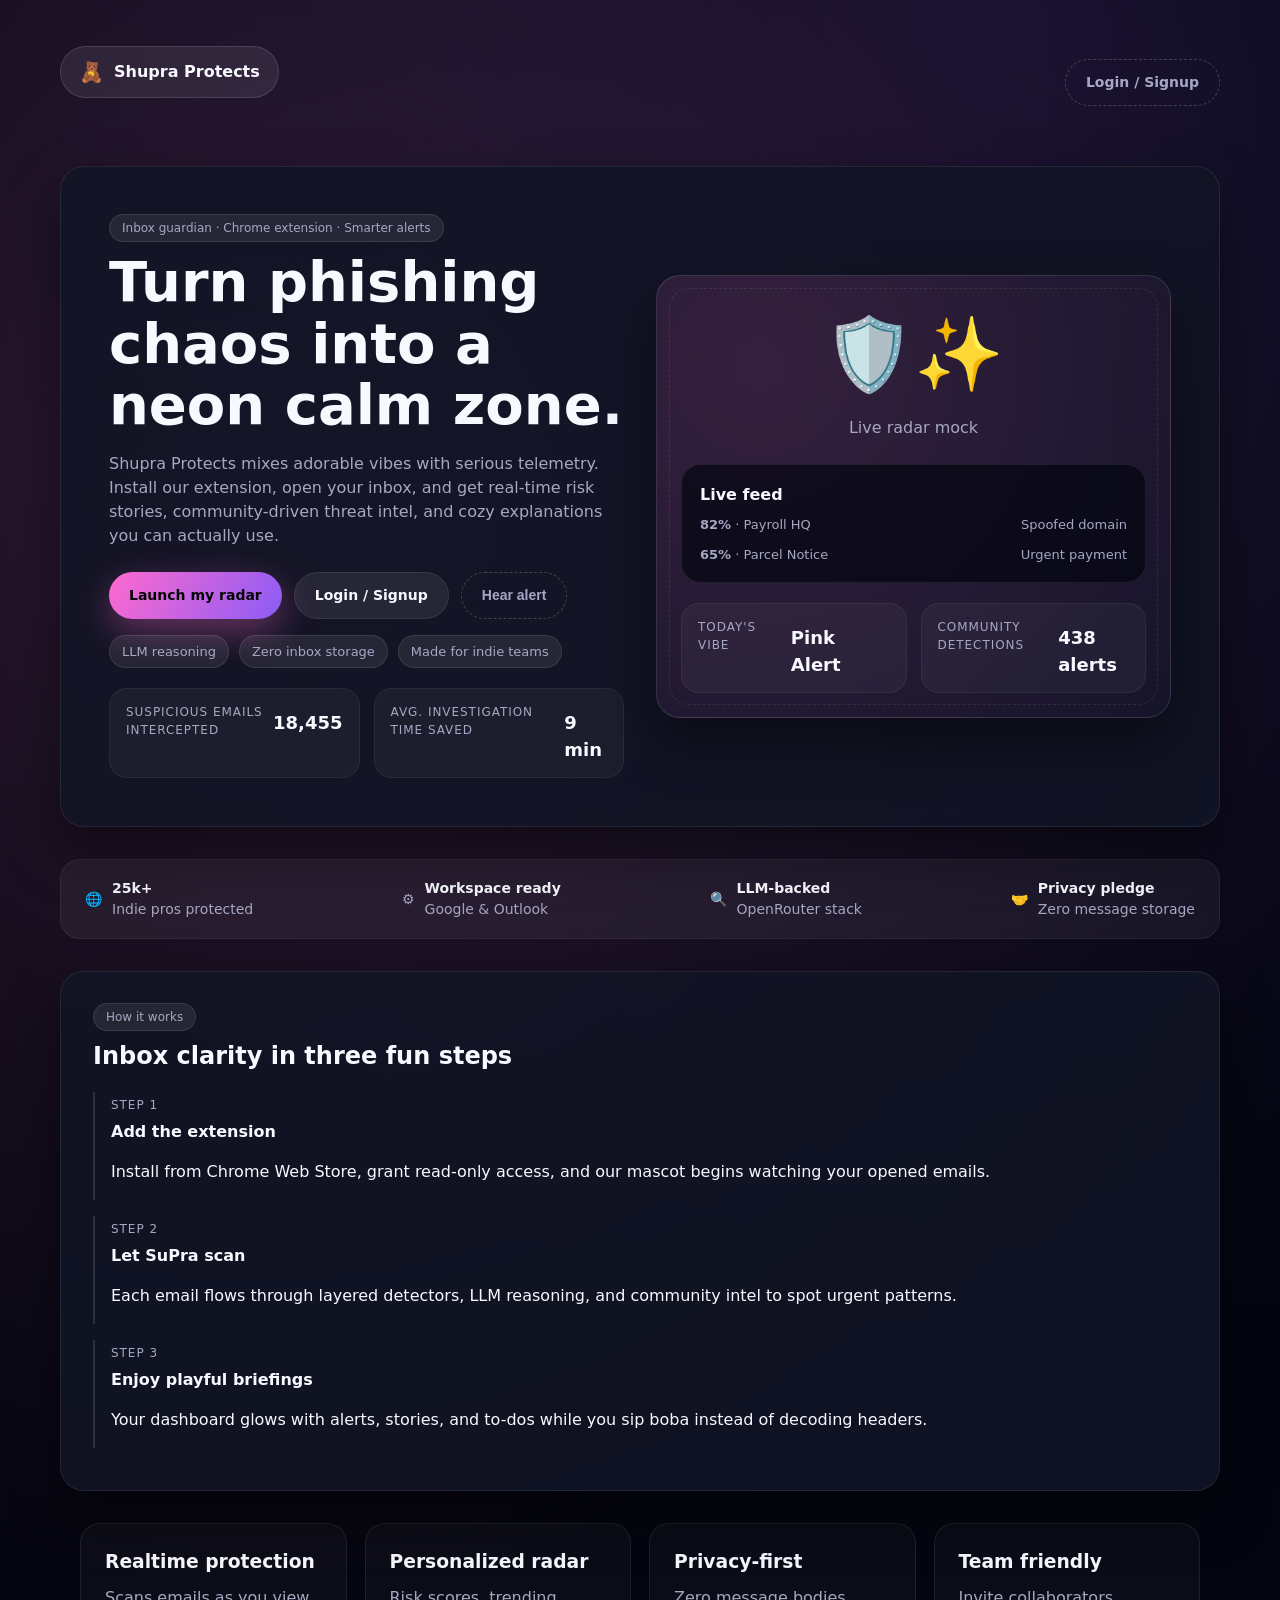
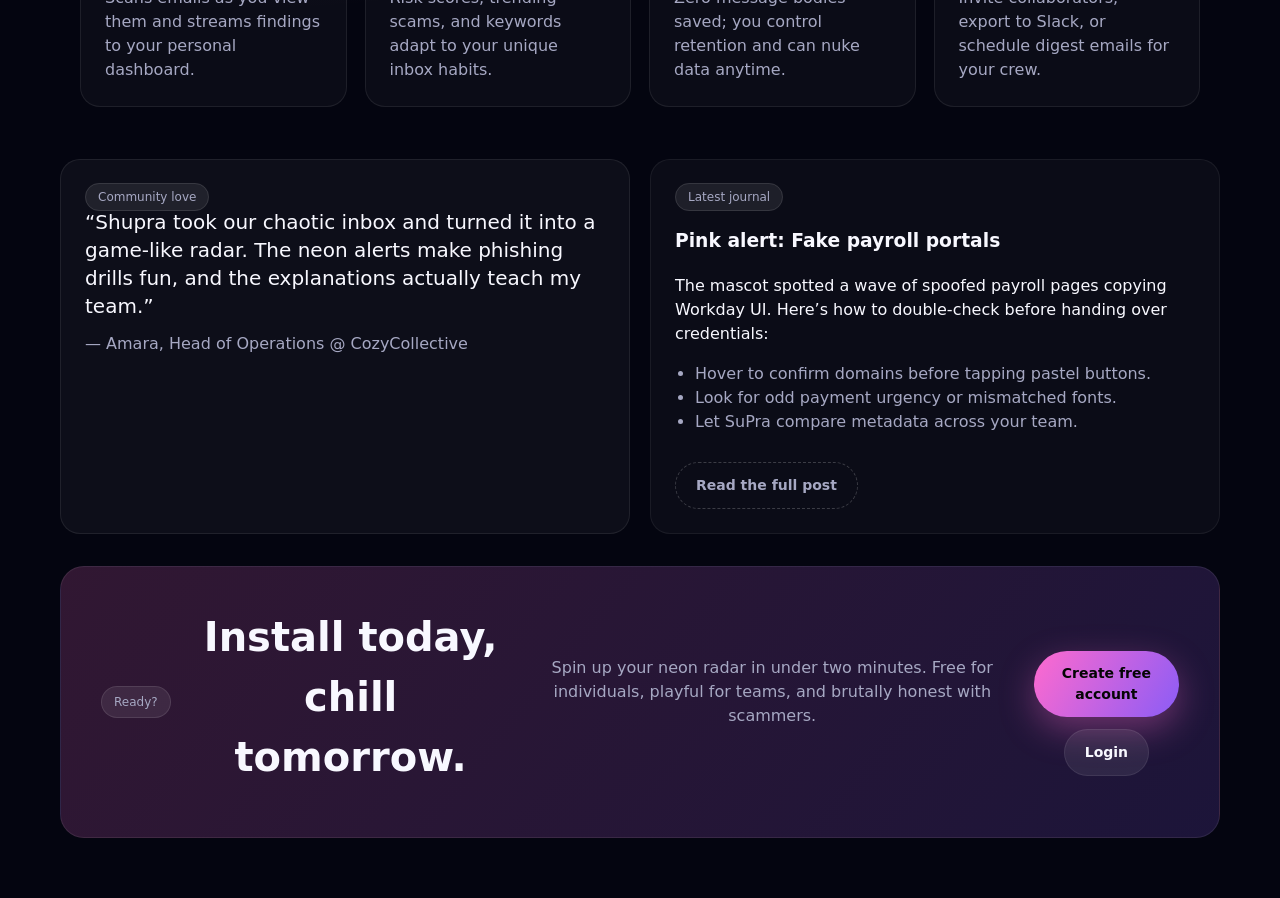
==== index.html @ a6d1a87b "Initial commit from fix folder" ====
<!doctype html>
<html>
<head>
  <meta charset="utf-8" />
  <meta name="viewport" content="width=device-width, initial-scale=1" />
  <title>Shupra Protects — Welcome</title>
  <link rel="stylesheet" href="style.css" />
  <style>
    .landing-container { max-width: 1160px; margin: 0 auto; display: flex; flex-direction: column; gap: 32px; }
    .landing-nav { display: flex; justify-content: space-between; align-items: center; }
    .landing-hero { display: grid; grid-template-columns: repeat(auto-fit, minmax(280px, 1fr)); gap: 32px; align-items: center; padding: 48px; }
    .landing-hero h1 { font-size: clamp(36px, 5vw, 56px); margin: 12px 0; line-height: 1.1; }
    .landing-hero p { color: var(--muted); max-width: 520px; }
    .landing-cta { display:flex; gap:12px; flex-wrap: wrap; margin-top: 24px; }
    .hero-visual { position: relative; padding: 24px; border-radius: 24px; border: 1px solid rgba(255,255,255,0.12); background: radial-gradient(circle at 20% 20%, rgba(255,106,206,0.15), rgba(27,22,49,0.5)); box-shadow: var(--shadow); }
    .hero-visual::after { content:''; position:absolute; inset:12px; border:1px dashed rgba(255,255,255,0.09); border-radius: 20px; pointer-events:none; }
    .hero-stats { display: grid; gap: 14px; margin-top: 20px; }
    .hero-stat { display: flex; justify-content: space-between; font-size: 14px; color: var(--muted); }
    .hero-stat strong { font-size: 18px; color: var(--text); }
    .live-widget { margin-top: 24px; background: rgba(4,5,16,0.7); border: 1px solid rgba(255,255,255,0.08); border-radius: 20px; padding: 18px; }
    .live-widget h4 { margin: 0 0 8px; font-size: 16px; }
    .live-feed { list-style: none; padding: 0; margin: 0; display: grid; gap: 10px; }
    .live-feed li { display: flex; justify-content: space-between; font-size: 13px; color: var(--muted); }
    .badge-row { display: flex; gap: 10px; flex-wrap: wrap; margin-top: 16px; }
    .badge-row span { font-size: 13px; }
    .trust-bar { display: flex; gap: 24px; justify-content: space-between; flex-wrap: wrap; background: rgba(255,255,255,0.05); padding: 18px 24px; border-radius: 20px; border: 1px solid rgba(255,255,255,0.06); }
    .trust-item { font-size: 14px; color: var(--muted); display: flex; align-items: center; gap: 10px; }
    .trust-item strong { color: var(--text); display: block; }
    .feature-grid { display: grid; grid-template-columns: repeat(auto-fit, minmax(230px, 1fr)); gap: 18px; padding: 0 20px 20px; }
    .feature-card { background: rgba(255,255,255,0.03); border: 1px solid rgba(255,255,255,0.08); border-radius: 20px; padding: 24px; }
    .feature-card h3 { margin: 0 0 10px; }
    .feature-card p { color: var(--muted); margin: 0; }
    .timeline { display: grid; gap: 16px; margin: 10px 0; }
    .timeline-step { border-left: 2px solid rgba(255,255,255,0.12); padding-left: 16px; }
    .timeline-step span { font-size: 12px; text-transform: uppercase; letter-spacing: 0.08em; color: var(--muted); }
    .timeline-step h4 { margin: 4px 0; }
    .split-panels { display: grid; grid-template-columns: repeat(auto-fit, minmax(280px, 1fr)); gap: 20px; }
    .testimonial { background: rgba(255,255,255,0.04); border-radius: 20px; padding: 24px; border: 1px solid rgba(255,255,255,0.08); }
    .testimonial blockquote { margin: 0; font-size: 20px; line-height: 1.4; }
    .testimonial cite { display: block; margin-top: 12px; font-style: normal; color: var(--muted); }
    .blog-preview { background: rgba(255,255,255,0.03); border-radius: 20px; padding: 24px; border: 1px solid rgba(255,255,255,0.06); }
    .blog-preview ul { padding-left: 20px; color: var(--muted); }
    .cta-panel { text-align: center; padding: 40px; border-radius: 24px; border: 1px solid rgba(255,255,255,0.08); background: linear-gradient(130deg, rgba(255,106,206,0.18), rgba(139,92,246,0.18)); }
    .cta-panel h2 { margin: 0 0 10px; font-size: clamp(28px, 4vw, 40px); }
    .cta-panel p { color: var(--muted); margin: 0 auto 20px; max-width: 520px; }
    @media (max-width: 720px) {
      .landing-hero { padding: 28px; }
      .landing-nav { flex-direction: column; gap: 16px; }
      .hero-visual { padding: 18px; }
      .cta-panel { padding: 28px; }
    }
  </style>
</head>
<body class="neon-bg">
  <div class="landing-container">
    <nav class="landing-nav">
      <div class="logo-badge">
        <span class="logo-icon">🧸</span>
        <strong>Shupra Protects</strong>
      </div>
      <div class="nav-actions">
        <a class="btn ghost" href="login.html">Login / Signup</a>
      </div>
    </nav>

    <header class="landing-hero glass-panel">
      <div>
        <span class="chip">Inbox guardian · Chrome extension · Smarter alerts</span>
        <h1>Turn phishing chaos into a neon calm zone.</h1>
        <p>Shupra Protects mixes adorable vibes with serious telemetry. Install our extension, open your inbox, and get real-time risk stories, community-driven threat intel, and cozy explanations you can actually use.</p>
        <div class="landing-cta">
          <a class="btn primary" href="login.html">Launch my radar</a>
          <a class="btn secondary" href="login.html">Login / Signup</a>
          <button class="btn ghost" id="play-sound">Hear alert</button>
        </div>
        <div class="badge-row">
          <span class="chip">LLM reasoning</span>
          <span class="chip">Zero inbox storage</span>
          <span class="chip">Made for indie teams</span>
        </div>
        <div class="hero-stats">
          <div class="hero-stat"><span>Suspicious emails intercepted</span><strong id="stat-intercepted">0</strong></div>
          <div class="hero-stat"><span>Avg. investigation time saved</span><strong id="stat-saved">0 min</strong></div>
        </div>
      </div>
      <div class="hero-visual">
        <div style="font-size:72px; text-align:center;">🛡️✨</div>
        <p style="text-align:center; color:var(--muted); margin: 8px 0 16px;">Live radar mock</p>
        <div class="live-widget">
          <h4>Live feed</h4>
          <ul class="live-feed" id="live-feed"></ul>
        </div>
        <div class="hero-stats">
          <div class="hero-stat"><span>Today's vibe</span><strong id="stat-vibe">Calm</strong></div>
          <div class="hero-stat"><span>Community detections</span><strong id="stat-community">0</strong></div>
        </div>
      </div>
    </header>

    <section class="trust-bar">
      <div class="trust-item">
        <span>🌐</span>
        <div><strong>25k+</strong>Indie pros protected</div>
      </div>
      <div class="trust-item">
        <span>⚙️</span>
        <div><strong>Workspace ready</strong>Google & Outlook</div>
      </div>
      <div class="trust-item">
        <span>🔍</span>
        <div><strong>LLM-backed</strong>OpenRouter stack</div>
      </div>
      <div class="trust-item">
        <span>🤝</span>
        <div><strong>Privacy pledge</strong>Zero message storage</div>
      </div>
    </section>

    <section class="glass-panel">
      <span class="chip">How it works</span>
      <h2 style="margin: 10px 0 18px;">Inbox clarity in three fun steps</h2>
      <div class="timeline">
        <div class="timeline-step">
          <span>Step 1</span>
          <h4>Add the extension</h4>
          <p class="muted">Install from Chrome Web Store, grant read-only access, and our mascot begins watching your opened emails.</p>
        </div>
        <div class="timeline-step">
          <span>Step 2</span>
          <h4>Let SuPra scan</h4>
          <p class="muted">Each email flows through layered detectors, LLM reasoning, and community intel to spot urgent patterns.</p>
        </div>
        <div class="timeline-step">
          <span>Step 3</span>
          <h4>Enjoy playful briefings</h4>
          <p class="muted">Your dashboard glows with alerts, stories, and to-dos while you sip boba instead of decoding headers.</p>
        </div>
      </div>
    </section>

    <section class="feature-grid">
      <div class="feature-card">
        <h3>Realtime protection</h3>
        <p>Scans emails as you view them and streams findings to your personal dashboard.</p>
      </div>
      <div class="feature-card">
        <h3>Personalized radar</h3>
        <p>Risk scores, trending scams, and keywords adapt to your unique inbox habits.</p>
      </div>
      <div class="feature-card">
        <h3>Privacy-first</h3>
        <p>Zero message bodies saved; you control retention and can nuke data anytime.</p>
      </div>
      <div class="feature-card">
        <h3>Team friendly</h3>
        <p>Invite collaborators, export to Slack, or schedule digest emails for your crew.</p>
      </div>
    </section>

    <section class="split-panels">
      <div class="testimonial">
        <span class="chip">Community love</span>
        <blockquote>“Shupra took our chaotic inbox and turned it into a game-like radar. The neon alerts make phishing drills fun, and the explanations actually teach my team.”</blockquote>
        <cite>— Amara, Head of Operations @ CozyCollective</cite>
      </div>
      <div class="blog-preview">
        <span class="chip">Latest journal</span>
        <h3>Pink alert: Fake payroll portals</h3>
        <p class="muted">The mascot spotted a wave of spoofed payroll pages copying Workday UI. Here’s how to double-check before handing over credentials:</p>
        <ul>
          <li>Hover to confirm domains before tapping pastel buttons.</li>
          <li>Look for odd payment urgency or mismatched fonts.</li>
          <li>Let SuPra compare metadata across your team.</li>
        </ul>
        <a class="btn ghost" href="login.html" style="margin-top:12px;">Read the full post</a>
      </div>
    </section>

    <section class="cta-panel">
      <span class="chip">Ready?</span>
      <h2>Install today, chill tomorrow.</h2>
      <p>Spin up your neon radar in under two minutes. Free for individuals, playful for teams, and brutally honest with scammers.</p>
      <div class="landing-cta" style="justify-content:center;">
        <a class="btn primary" href="login.html">Create free account</a>
        <a class="btn secondary" href="login.html">Login</a>
      </div>
    </section>
  </div>

  <audio id="landing-alert" src="public/alert.wav" preload="auto" aria-hidden="true"></audio>
  <script>
    const feedEl = document.getElementById('live-feed');
    const statIntercepted = document.getElementById('stat-intercepted');
    const statSaved = document.getElementById('stat-saved');
    const statVibe = document.getElementById('stat-vibe');
    const statCommunity = document.getElementById('stat-community');
    const alertSound = document.getElementById('landing-alert');
    const playSoundBtn = document.getElementById('play-sound');

    const feedSamples = [
      { from: 'Payroll HQ', score: 82, tag: 'Spoofed domain' },
      { from: 'Parcel Notice', score: 65, tag: 'Urgent payment' },
      { from: 'Crypto Giveaways', score: 91, tag: 'Wallet drain' },
      { from: 'HR Update', score: 34, tag: 'Safe' }
    ];

    let feedIndex = 0;
    let totalIntercepted = 18452;
    let totalSaved = 6;
    let vibeStates = ['Calm', 'Watch', 'Pink Alert'];

    const renderFeed = () => {
      if (!feedEl) return;
      const slice = [feedSamples[feedIndex], feedSamples[(feedIndex + 1) % feedSamples.length]];
      feedEl.innerHTML = slice.map(entry => `
        <li>
          <span><strong>${entry.score}%</strong> · ${entry.from}</span>
          <span>${entry.tag}</span>
        </li>
      `).join('');
      feedIndex = (feedIndex + 1) % feedSamples.length;
    };

    const animateStats = () => {
      totalIntercepted += Math.floor(Math.random() * 5);
      totalSaved = 6 + Math.floor(Math.random() * 4);
      const community = 420 + Math.floor(Math.random() * 20);
      if (statIntercepted) statIntercepted.textContent = totalIntercepted.toLocaleString();
      if (statSaved) statSaved.textContent = `${totalSaved} min`;
      if (statCommunity) statCommunity.textContent = `${community} alerts`;
      if (statVibe) statVibe.textContent = vibeStates[Math.floor(Math.random() * vibeStates.length)];
    };

    renderFeed();
    animateStats();
    setInterval(() => {
      renderFeed();
      animateStats();
    }, 3500);

    playSoundBtn?.addEventListener('click', () => {
      if (!alertSound) return;
      alertSound.currentTime = 0;
      alertSound.play().catch(() => {});
    });
  </script>
</body>
</html>
---- style.css ----
/* Global neon theme for public pages */
:root {
  --bg: #040510;
  --bg-accent: #0f1121;
  --panel: rgba(18, 21, 37, 0.88);
  --panel-light: rgba(255, 255, 255, 0.05);
  --pink: #ff6ace;
  --pink-strong: #fb37a5;
  --lavender: #8b5cf6;
  --mint: #15f8c2;
  --text: #f8f8ff;
  --muted: #a6a8c3;
  --border: rgba(255, 255, 255, 0.08);
  --shadow: 0 25px 55px rgba(0, 0, 0, 0.45);
  font-family: 'Inter', 'Segoe UI', system-ui, -apple-system, BlinkMacSystemFont, sans-serif;
}

* {
  box-sizing: border-box;
}

body {
  margin: 0;
  min-height: 100vh;
  background: var(--bg);
  color: var(--text);
  line-height: 1.5;
}

.neon-bg {
  background: radial-gradient(circle at 20% 20%, rgba(255, 122, 204, 0.15), transparent 50%),
              radial-gradient(circle at 80% 0%, rgba(139, 92, 246, 0.12), transparent 50%),
              var(--bg);
  min-height: 100vh;
  padding: 30px 20px 60px;
}

a {
  color: var(--mint);
  text-decoration: none;
}

a:hover {
  text-decoration: underline;
}

.btn {
  display: inline-flex;
  align-items: center;
  justify-content: center;
  gap: 8px;
  padding: 12px 20px;
  border-radius: 999px;
  border: none;
  font-weight: 600;
  font-size: 14px;
  cursor: pointer;
  transition: transform 0.2s ease, box-shadow 0.3s ease;
}

.btn.primary {
  background: linear-gradient(120deg, var(--pink) 0%, var(--lavender) 100%);
  color: #050505;
  box-shadow: 0 12px 35px rgba(255, 106, 206, 0.35);
}

.btn.secondary {
  background: rgba(255, 255, 255, 0.08);
  color: var(--text);
  border: 1px solid var(--border);
}

.btn.ghost {
  background: transparent;
  color: var(--muted);
  border: 1px dashed rgba(255, 255, 255, 0.2);
}

.btn:hover {
  transform: translateY(-2px);
}

.glass-panel {
  background: var(--panel);
  border: 1px solid var(--border);
  border-radius: 24px;
  box-shadow: var(--shadow);
  padding: 32px;
  position: relative;
  overflow: hidden;
}

.logo-badge {
  display: inline-flex;
  align-items: center;
  gap: 10px;
  padding: 10px 18px;
  border-radius: 999px;
  background: rgba(255, 255, 255, 0.08);
  border: 1px solid rgba(255, 255, 255, 0.12);
  margin-bottom: 20px;
}

.logo-icon {
  font-size: 20px;
}

.chip {
  font-size: 12px;
  padding: 6px 12px;
  border-radius: 999px;
  background: rgba(255, 255, 255, 0.08);
  color: var(--muted);
  border: 1px solid rgba(255, 255, 255, 0.1);
}

.auth-wrapper {
  width: 100%;
  display: flex;
  justify-content: center;
  align-items: center;
}

.auth-card h1 {
  margin: 0;
  font-size: 32px;
  color: var(--text);
}

.auth-card p.subtitle {
  color: var(--muted);
  margin: 10px 0 20px;
  max-width: 480px;
}

.auth-form {
  display: flex;
  flex-direction: column;
  gap: 18px;
  margin-top: 10px;
}

.input-group {
  display: flex;
  flex-direction: column;
  gap: 8px;
}

.input-group label {
  font-size: 13px;
  text-transform: uppercase;
  letter-spacing: 0.08em;
  color: var(--muted);
}

.input-group input {
  padding: 14px;
  border-radius: 14px;
  border: 1px solid rgba(255, 255, 255, 0.15);
  background: rgba(5, 5, 10, 0.5);
  color: var(--text);
  font-size: 15px;
}

.input-group input:focus {
  outline: 2px solid rgba(255, 106, 206, 0.5);
}

.error-message,
.success-message {
  padding: 12px 16px;
  border-radius: 14px;
  font-size: 14px;
  display: none;
}

.error-message {
  background: rgba(255, 99, 132, 0.13);
  border: 1px solid rgba(255, 99, 132, 0.4);
  color: #ff859f;
}

.success-message {
  background: rgba(21, 248, 194, 0.12);
  border: 1px solid rgba(21, 248, 194, 0.4);
  color: #5effd7;
}

.toggle-text {
  margin-top: 12px;
  text-align: center;
  color: var(--muted);
}

.toggle-text a {
  color: var(--pink);
  font-weight: 600;
}

.auth-page {
  min-height: 100vh;
  display: flex;
  align-items: center;
  justify-content: center;
  padding: 40px 20px;
}

.login-layout {
  width: min(1100px, 100%);
  margin: 0 auto;
  align-items: stretch;
}

.center-card {
  align-self: center;
}

.login-aside {
  display: flex;
  align-items: center;
  justify-content: center;
  min-height: 420px;
}

.post-signup {
  margin-top: 14px;
  padding: 14px;
  border-radius: 16px;
  background: rgba(255, 255, 255, 0.05);
  border: 1px dashed rgba(255, 255, 255, 0.15);
  text-align: center;
}

.dashboard-shell {
  max-width: 1200px;
  margin: 0 auto;
  display: flex;
  flex-direction: column;
  gap: 28px;
}

.hero-card {
  display: grid;
  grid-template-columns: repeat(auto-fit, minmax(280px, 1fr));
  gap: 24px;
  align-items: center;
}

.hero-copy h1 {
  margin: 12px 0 10px;
  font-size: 42px;
  line-height: 1.15;
}

.hero-copy p {
  color: var(--muted);
  margin-bottom: 18px;
}

.user-chip {
  display: inline-flex;
  align-items: center;
  gap: 8px;
  font-size: 14px;
  padding: 8px 16px;
  border-radius: 999px;
  background: rgba(255, 255, 255, 0.08);
}

.hero-illustration {
  min-height: 200px;
  border-radius: 24px;
  background: linear-gradient(130deg, rgba(255, 106, 206, 0.2), rgba(139, 92, 246, 0.2));
  border: 1px solid rgba(255, 255, 255, 0.12);
  position: relative;
  overflow: hidden;
}

.hero-illustration::before,
.hero-illustration::after {
  content: '';
  position: absolute;
  width: 180px;
  height: 180px;
  border-radius: 50%;
  background: rgba(255, 106, 206, 0.16);
  filter: blur(6px);
}

.hero-illustration::after {
  right: -20px;
  top: -40px;
}

.hero-illustration::before {
  left: -40px;
  bottom: -10px;
  background: rgba(21, 248, 194, 0.12);
}

.hero-avatar {
  position: absolute;
  inset: 0;
  display: flex;
  flex-direction: column;
  align-items: center;
  justify-content: center;
  gap: 10px;
  font-size: 70px;
}

.stats-grid {
  display: grid;
  gap: 20px;
  grid-template-columns: repeat(auto-fit, minmax(220px, 1fr));
}

.glow-card {
  background: var(--panel);
  border: 1px solid var(--border);
  border-radius: 24px;
  padding: 24px;
  box-shadow: var(--shadow);
}

.stat-value {
  font-size: 36px;
  font-weight: 700;
  margin: 6px 0;
}

.stat-label {
  color: var(--muted);
  font-size: 14px;
}

.panel-grid {
  display: grid;
  grid-template-columns: minmax(0, 1.4fr) minmax(0, 0.6fr);
  gap: 24px;
}

@media (max-width: 980px) {
  .panel-grid {
    grid-template-columns: 1fr;
  }
}

.panel-header {
  display: flex;
  align-items: center;
  justify-content: space-between;
  gap: 12px;
  margin-bottom: 12px;
}

.table-wrapper {
  border-radius: 18px;
  border: 1px solid rgba(255, 255, 255, 0.08);
  overflow: hidden;
  max-height: 420px;
  overflow-y: auto;
}

table {
  width: 100%;
  border-collapse: collapse;
}

th {
  background: rgba(255, 255, 255, 0.04);
  text-transform: uppercase;
  font-size: 12px;
  letter-spacing: 0.08em;
  color: var(--muted);
}

th, td {
  padding: 14px 16px;
  border-bottom: 1px solid rgba(255, 255, 255, 0.04);
}

td {
  font-size: 14px;
}

.score-badge {
  padding: 6px 13px;
  border-radius: 999px;
  font-weight: 600;
  font-size: 13px;
  display: inline-flex;
  align-items: center;
  gap: 6px;
}

.score-safe {
  background: rgba(21, 248, 194, 0.1);
  color: #5effd7;
}

.score-warning {
  background: rgba(255, 196, 47, 0.12);
  color: #ffd36f;
}

.score-danger {
  background: rgba(255, 99, 132, 0.15);
  color: #ff9bb0;
}

.reason-list {
  margin: 0;
  padding-left: 18px;
  color: var(--muted);
}

.board-story {
  display: grid;
  grid-template-columns: repeat(auto-fit, minmax(220px, 1fr));
  gap: 20px;
  align-items: center;
}

.board-story-metrics {
  display: flex;
  gap: 20px;
  flex-wrap: wrap;
}

.board-story-metrics div {
  flex: 1;
  min-width: 160px;
  padding: 12px 16px;
  border-radius: 16px;
  border: 1px solid rgba(255, 255, 255, 0.08);
  background: rgba(255, 255, 255, 0.02);
}

.board-story-metrics span {
  display: block;
  font-size: 12px;
  text-transform: uppercase;
  letter-spacing: 0.08em;
  color: var(--muted);
  margin-bottom: 4px;
}

.board-story-metrics strong {
  font-size: 20px;
}

.insights-grid {
  display: flex;
  flex-direction: column;
  gap: 20px;
}

.highlight-card h3,
.blog-card h3 {
  margin-top: 0;
  margin-bottom: 8px;
}

.blog-card p {
  color: var(--muted);
  font-size: 14px;
}

.blog-card ul {
  margin: 10px 0 0;
  padding-left: 18px;
  color: var(--muted);
  font-size: 14px;
}

.blog-highlight {
  font-weight: 600;
  color: var(--pink);
  margin-bottom: 8px;
}

.table-wrapper::-webkit-scrollbar {
  width: 6px;
}

.table-wrapper::-webkit-scrollbar-thumb {
  background: rgba(255, 255, 255, 0.2);
  border-radius: 999px;
}

.no-data {
  text-align: center;
  padding: 40px 0;
  color: var(--muted);
  font-style: italic;
}

/* Landing page */
.landing-container {
  max-width: 1200px;
  margin: 0 auto;
  display: flex;
  flex-direction: column;
  gap: 48px;
}

.landing-nav {
  display: flex;
  align-items: center;
  justify-content: space-between;
  gap: 20px;
  padding: 16px 0;
}

.nav-links {
  display: flex;
  gap: 16px;
  flex-wrap: wrap;
}

.nav-links a {
  color: var(--muted);
  font-size: 14px;
}

.nav-actions {
  display: flex;
  gap: 10px;
}

.landing-hero {
  display: grid;
  grid-template-columns: repeat(auto-fit, minmax(300px, 1fr));
  gap: 32px;
  align-items: center;
  padding: 40px 0 10px;
}

.hero-visual {
  position: relative;
  min-height: 360px;
}

.hero-stats {
  display: grid;
  grid-template-columns: repeat(auto-fit, minmax(160px, 1fr));
  gap: 12px;
  margin-top: 22px;
}

.hero-stat {
  padding: 14px 16px;
  border-radius: 18px;
  background: rgba(255, 255, 255, 0.04);
  border: 1px solid rgba(255, 255, 255, 0.06);
}

.hero-stat span {
  font-size: 12px;
  color: var(--muted);
  text-transform: uppercase;
  letter-spacing: 0.08em;
}

.hero-stat strong {
  display: block;
  margin-top: 6px;
  font-size: 20px;
}

.floating-card {
  position: relative;
  background: var(--panel);
  border-radius: 24px;
  padding: 24px;
  border: 1px solid var(--border);
  box-shadow: var(--shadow);
  animation: float 6s ease-in-out infinite;
}

.floating-card.secondary-card {
  position: absolute;
  right: 20px;
  bottom: -30px;
  width: 220px;
  padding: 18px;
  font-size: 14px;
  animation-delay: 2s;
}

.radar-score {
  font-size: 32px;
  font-weight: 700;
  margin: 12px 0;
}

.radar-pill {
  display: inline-flex;
  padding: 6px 12px;
  border-radius: 999px;
  background: rgba(255, 255, 255, 0.08);
  margin-right: 8px;
  margin-bottom: 8px;
  font-size: 12px;
}

.radar-chart {
  height: 140px;
  width: 100%;
  border-radius: 18px;
  background: radial-gradient(circle, rgba(255, 106, 206, 0.2), transparent 70%);
  border: 1px dashed rgba(255, 255, 255, 0.1);
  margin-top: 12px;
}

.hero-list {
  margin: 16px 0 0;
  padding-left: 18px;
  color: var(--muted);
}

.hero-list li {
  margin-bottom: 4px;
}

.feature-grid {
  display: grid;
  grid-template-columns: repeat(auto-fit, minmax(220px, 1fr));
  gap: 20px;
}

.feature-card {
  background: rgba(255, 255, 255, 0.02);
  border-radius: 18px;
  padding: 20px;
  border: 1px solid rgba(255, 255, 255, 0.08);
}

.feature-icon {
  font-size: 26px;
  margin-bottom: 10px;
}

.articles-section {
  display: flex;
  flex-direction: column;
  gap: 24px;
}

.story-panel {
  display: grid;
  grid-template-columns: repeat(auto-fit, minmax(260px, 1fr));
  gap: 24px;
  align-items: center;
}

.story-feed {
  display: flex;
  flex-direction: column;
  gap: 16px;
}

.story-row {
  display: flex;
  gap: 12px;
  padding: 14px;
  border-radius: 18px;
  border: 1px solid rgba(255, 255, 255, 0.08);
  background: rgba(255, 255, 255, 0.02);
}

.story-dot {
  width: 14px;
  height: 14px;
  border-radius: 50%;
  margin-top: 4px;
}

.story-dot.safe { background: #15f8c2; }
.story-dot.risky { background: #ff6ace; }

.article-grid {
  display: grid;
  grid-template-columns: repeat(auto-fit, minmax(220px, 1fr));
  gap: 20px;
}

.article-card {
  padding: 24px;
  border-radius: 20px;
  border: 1px solid rgba(255, 255, 255, 0.08);
  background: rgba(255, 255, 255, 0.02);
}

.article-tag {
  font-size: 12px;
  text-transform: uppercase;
  letter-spacing: 0.08em;
  color: var(--muted);
}

.article-link {
  color: var(--mint);
  font-weight: 600;
  display: inline-block;
  margin-top: 10px;
}

.extension-showcase {
  display: grid;
  grid-template-columns: repeat(auto-fit, minmax(280px, 1fr));
  gap: 24px;
  align-items: center;
}

.extension-visual {
  display: flex;
  flex-direction: column;
  gap: 16px;
}

.extension-card {
  padding: 18px;
  border-radius: 18px;
  border: 1px solid rgba(255, 255, 255, 0.1);
  background: rgba(255, 255, 255, 0.03);
}

.extension-card ul {
  list-style: none;
  padding: 0;
  margin: 0;
  font-size: 14px;
}

.extension-card li {
  display: flex;
  justify-content: space-between;
  padding: 6px 0;
}

.cta-panel {
  display: flex;
  align-items: center;
  justify-content: space-between;
  gap: 20px;
}

@keyframes float {
  0%, 100% { transform: translateY(0px); }
  50% { transform: translateY(-8px); }
}

/* Dashboard visuals */
.visual-grid {
  display: grid;
  grid-template-columns: repeat(auto-fit, minmax(260px, 1fr));
  gap: 20px;
}

.chart-card canvas {
  width: 100%;
  height: 200px;
}

.meter-card .risk-meter {
  width: 100%;
  height: 18px;
  border-radius: 999px;
  background: rgba(255, 255, 255, 0.08);
  overflow: hidden;
  margin: 6px 0;
}

#risk-meter-fill {
  height: 100%;
  border-radius: 999px;
  background: linear-gradient(120deg, var(--pink), var(--lavender));
  width: 0%;
  transition: width 0.4s ease;
}

.risk-meter-info {
  display: flex;
  justify-content: space-between;
  font-size: 14px;
  color: var(--muted);
}

.activity-feed {
  list-style: none;
  margin: 16px 0 0;
  padding: 0;
  display: flex;
  flex-direction: column;
  gap: 10px;
}

.activity-feed li {
  display: flex;
  align-items: center;
  gap: 8px;
  font-size: 13px;
  color: var(--muted);
}

.feed-dot {
  width: 10px;
  height: 10px;
  border-radius: 50%;
}

.feed-dot.safe { background: #15f8c2; }
.feed-dot.risky { background: #ff6ace; }

.badge-grid {
  display: flex;
  flex-wrap: wrap;
  gap: 8px;
  margin-top: 12px;
}

.badge-grid span {
  padding: 6px 12px;
  border-radius: 999px;
  background: rgba(255, 255, 255, 0.08);
  font-size: 12px;
}

@media (max-width: 700px) {
  .landing-nav {
    flex-direction: column;
  }
  .cta-panel {
    flex-direction: column;
    align-items: flex-start;
  }
  .nav-actions {
    width: 100%;
    justify-content: flex-start;
  }
}
.hero-stat-row {
  display: grid;
  grid-template-columns: repeat(auto-fit, minmax(150px, 1fr));
  gap: 12px;
  margin-top: 18px;
}

.mini-stat {
  padding: 14px;
  border-radius: 18px;
  border: 1px solid rgba(255, 255, 255, 0.08);
  background: rgba(255, 255, 255, 0.02);
}

.mini-stat span {
  display: block;
  font-size: 12px;
  text-transform: uppercase;
  letter-spacing: 0.08em;
  color: var(--muted);
  margin-bottom: 4px;
}

.mini-stat strong {
  font-size: 16px;
}

.mini-stat.openrouter-link a {
  color: inherit;
  display: inline-flex;
  align-items: center;
  gap: 4px;
  text-decoration: none;
  border-bottom: 1px dashed transparent;
  transition: color 0.2s ease, border-color 0.2s ease;
}

.mini-stat.openrouter-link a::after {
  content: '↗';
  font-size: 0.75em;
}

.mini-stat.openrouter-link a:hover {
  color: var(--mint);
  border-color: rgba(21, 248, 194, 0.4);
}
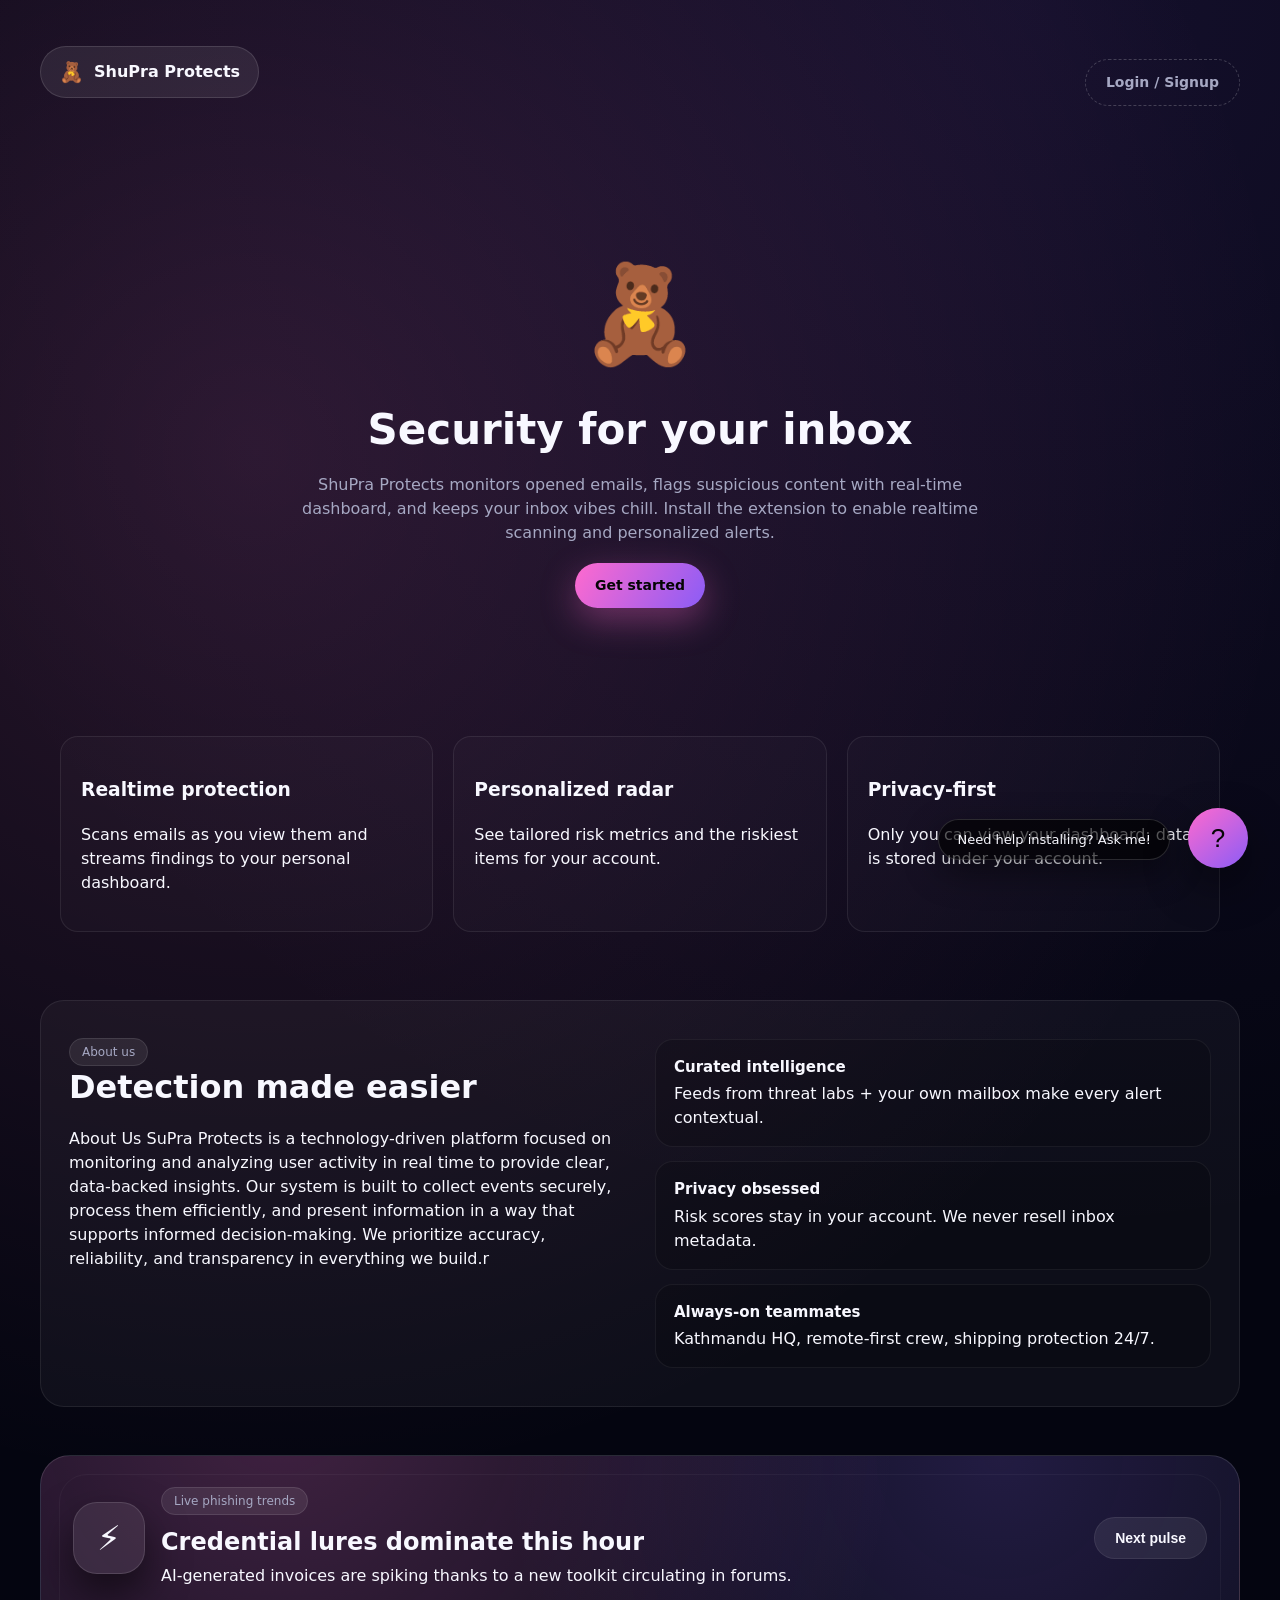
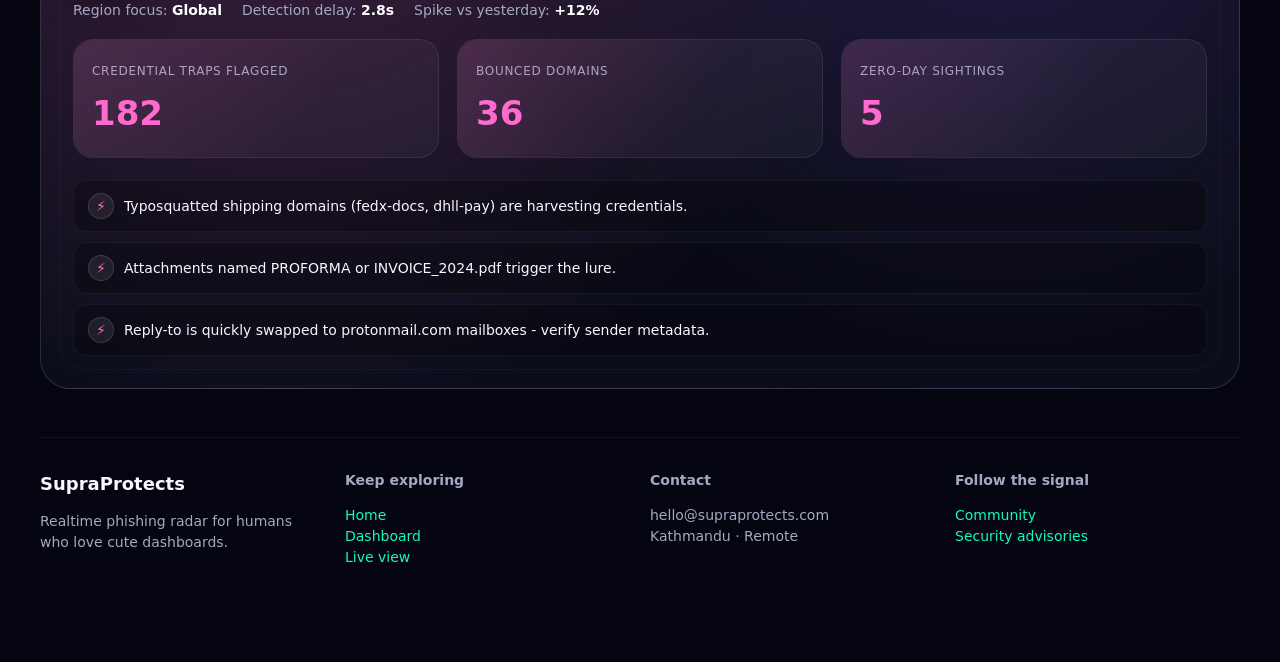
==== commit ae8e15f8: "Update ShuPra project files" ====
--- a/index.html
+++ b/index.html
@@ -6,48 +6,317 @@
   <title>Shupra Protects — Welcome</title>
   <link rel="stylesheet" href="style.css" />
   <style>
-    .landing-container { max-width: 1160px; margin: 0 auto; display: flex; flex-direction: column; gap: 32px; }
-    .landing-nav { display: flex; justify-content: space-between; align-items: center; }
-    .landing-hero { display: grid; grid-template-columns: repeat(auto-fit, minmax(280px, 1fr)); gap: 32px; align-items: center; padding: 48px; }
-    .landing-hero h1 { font-size: clamp(36px, 5vw, 56px); margin: 12px 0; line-height: 1.1; }
-    .landing-hero p { color: var(--muted); max-width: 520px; }
-    .landing-cta { display:flex; gap:12px; flex-wrap: wrap; margin-top: 24px; }
-    .hero-visual { position: relative; padding: 24px; border-radius: 24px; border: 1px solid rgba(255,255,255,0.12); background: radial-gradient(circle at 20% 20%, rgba(255,106,206,0.15), rgba(27,22,49,0.5)); box-shadow: var(--shadow); }
-    .hero-visual::after { content:''; position:absolute; inset:12px; border:1px dashed rgba(255,255,255,0.09); border-radius: 20px; pointer-events:none; }
-    .hero-stats { display: grid; gap: 14px; margin-top: 20px; }
-    .hero-stat { display: flex; justify-content: space-between; font-size: 14px; color: var(--muted); }
-    .hero-stat strong { font-size: 18px; color: var(--text); }
-    .live-widget { margin-top: 24px; background: rgba(4,5,16,0.7); border: 1px solid rgba(255,255,255,0.08); border-radius: 20px; padding: 18px; }
-    .live-widget h4 { margin: 0 0 8px; font-size: 16px; }
-    .live-feed { list-style: none; padding: 0; margin: 0; display: grid; gap: 10px; }
-    .live-feed li { display: flex; justify-content: space-between; font-size: 13px; color: var(--muted); }
-    .badge-row { display: flex; gap: 10px; flex-wrap: wrap; margin-top: 16px; }
-    .badge-row span { font-size: 13px; }
-    .trust-bar { display: flex; gap: 24px; justify-content: space-between; flex-wrap: wrap; background: rgba(255,255,255,0.05); padding: 18px 24px; border-radius: 20px; border: 1px solid rgba(255,255,255,0.06); }
-    .trust-item { font-size: 14px; color: var(--muted); display: flex; align-items: center; gap: 10px; }
-    .trust-item strong { color: var(--text); display: block; }
-    .feature-grid { display: grid; grid-template-columns: repeat(auto-fit, minmax(230px, 1fr)); gap: 18px; padding: 0 20px 20px; }
-    .feature-card { background: rgba(255,255,255,0.03); border: 1px solid rgba(255,255,255,0.08); border-radius: 20px; padding: 24px; }
-    .feature-card h3 { margin: 0 0 10px; }
-    .feature-card p { color: var(--muted); margin: 0; }
-    .timeline { display: grid; gap: 16px; margin: 10px 0; }
-    .timeline-step { border-left: 2px solid rgba(255,255,255,0.12); padding-left: 16px; }
-    .timeline-step span { font-size: 12px; text-transform: uppercase; letter-spacing: 0.08em; color: var(--muted); }
-    .timeline-step h4 { margin: 4px 0; }
-    .split-panels { display: grid; grid-template-columns: repeat(auto-fit, minmax(280px, 1fr)); gap: 20px; }
-    .testimonial { background: rgba(255,255,255,0.04); border-radius: 20px; padding: 24px; border: 1px solid rgba(255,255,255,0.08); }
-    .testimonial blockquote { margin: 0; font-size: 20px; line-height: 1.4; }
-    .testimonial cite { display: block; margin-top: 12px; font-style: normal; color: var(--muted); }
-    .blog-preview { background: rgba(255,255,255,0.03); border-radius: 20px; padding: 24px; border: 1px solid rgba(255,255,255,0.06); }
-    .blog-preview ul { padding-left: 20px; color: var(--muted); }
-    .cta-panel { text-align: center; padding: 40px; border-radius: 24px; border: 1px solid rgba(255,255,255,0.08); background: linear-gradient(130deg, rgba(255,106,206,0.18), rgba(139,92,246,0.18)); }
-    .cta-panel h2 { margin: 0 0 10px; font-size: clamp(28px, 4vw, 40px); }
-    .cta-panel p { color: var(--muted); margin: 0 auto 20px; max-width: 520px; }
-    @media (max-width: 720px) {
-      .landing-hero { padding: 28px; }
-      .landing-nav { flex-direction: column; gap: 16px; }
-      .hero-visual { padding: 18px; }
-      .cta-panel { padding: 28px; }
+    .landing-hero { display: grid; grid-template-columns: 1fr; gap: 20px; align-items: center; text-align: center; padding: 60px 20px; }
+    .landing-hero h1 { font-size: 42px; margin: 12px 0; }
+    .landing-hero p { color: var(--muted); max-width: 720px; margin: 0 auto 18px; }
+    .landing-cta { display:flex; gap:12px; justify-content:center; margin-top: 18px; }
+
+    .about-section {
+      background: rgba(255,255,255,0.04);
+      border-radius: 24px;
+      border: 1px solid rgba(255,255,255,0.08);
+      padding: 38px 28px;
+      display: grid;
+      grid-template-columns: repeat(auto-fit, minmax(240px, 1fr));
+      gap: 30px;
+    }
+    .about-copy h2 {
+      margin: 0 0 12px;
+      font-size: 32px;
+    }
+    .about-pillars {
+      display: grid;
+      gap: 14px;
+    }
+    .about-pillar {
+      padding: 16px 18px;
+      border-radius: 18px;
+      border: 1px solid rgba(255,255,255,0.06);
+      background: rgba(0,0,0,0.16);
+    }
+    .about-pillar strong {
+      display: block;
+      margin-bottom: 4px;
+      font-size: 15px;
+    }
+    .trend-section {
+      display: grid;
+      gap: 20px;
+    }
+    .trend-panel {
+      --trend-accent: var(--pink);
+      border-radius: 30px;
+      padding: 32px;
+      border: 1px solid rgba(255,255,255,0.12);
+      background: radial-gradient(circle at 20% -10%, rgba(255,106,206,0.22), transparent 55%), radial-gradient(circle at 80% 0%, rgba(139,92,246,0.18), transparent 45%), rgba(12,14,28,0.94);
+      position: relative;
+      overflow: hidden;
+    }
+    .trend-panel::after {
+      content: "";
+      position: absolute;
+      inset: 18px;
+      border-radius: 28px;
+      border: 1px solid rgba(255,255,255,0.04);
+      pointer-events: none;
+    }
+    .trend-headline-row {
+      display: flex;
+      align-items: center;
+      justify-content: space-between;
+      flex-wrap: wrap;
+      gap: 16px;
+      position: relative;
+      z-index: 1;
+    }
+    .trend-icon {
+      width: 72px;
+      height: 72px;
+      border-radius: 24px;
+      background: rgba(255,255,255,0.08);
+      display: flex;
+      align-items: center;
+      justify-content: center;
+      font-size: 34px;
+      box-shadow: 0 20px 40px rgba(0,0,0,0.55);
+      border: 1px solid rgba(255,255,255,0.12);
+    }
+    .trend-meta {
+      display: flex;
+      flex-wrap: wrap;
+      gap: 20px;
+      margin: 12px 0 18px;
+      font-size: 14px;
+      color: var(--muted);
+      position: relative;
+      z-index: 1;
+    }
+    .trend-meta strong {
+      color: #fff;
+    }
+    .trend-stats {
+      display: grid;
+      grid-template-columns: repeat(auto-fit, minmax(180px,1fr));
+      gap: 18px;
+      position: relative;
+      z-index: 1;
+    }
+    .trend-stat {
+      padding: 18px;
+      border-radius: 20px;
+      background: rgba(255,255,255,0.04);
+      border: 1px solid rgba(255,255,255,0.08);
+      position: relative;
+      overflow: hidden;
+    }
+    .trend-stat::before {
+      content: "";
+      position: absolute;
+      inset: 0;
+      border-radius: inherit;
+      opacity: 0.35;
+      background: linear-gradient(120deg, rgba(255,106,206,0.4), transparent 65%);
+    }
+    .trend-stat label {
+      font-size: 12px;
+      text-transform: uppercase;
+      letter-spacing: 0.06em;
+      color: var(--muted);
+    }
+    .trend-stat span {
+      display: block;
+      font-size: 34px;
+      font-weight: 700;
+      margin-top: 6px;
+      color: var(--trend-accent);
+    }
+    .trend-signal-list {
+      list-style: none;
+      margin: 22px 0 0;
+      padding: 0;
+      display: grid;
+      gap: 10px;
+      position: relative;
+      z-index: 1;
+    }
+    .trend-signal-list li {
+      display: flex;
+      align-items: center;
+      gap: 10px;
+      padding: 12px 14px;
+      border-radius: 14px;
+      background: rgba(0,0,0,0.25);
+      border: 1px solid rgba(255,255,255,0.05);
+      font-size: 14px;
+    }
+    .trend-signal-list span {
+      width: 26px;
+      height: 26px;
+      border-radius: 50%;
+      background: rgba(255,255,255,0.08);
+      border: 1px solid rgba(255,255,255,0.12);
+      display: inline-flex;
+      align-items: center;
+      justify-content: center;
+      font-size: 14px;
+      color: var(--trend-accent);
+    }
+    .landing-footer {
+      padding: 32px 0 20px;
+      border-top: 1px solid rgba(255,255,255,0.06);
+      display: grid;
+      grid-template-columns: repeat(auto-fit, minmax(200px, 1fr));
+      gap: 20px;
+      font-size: 14px;
+      color: var(--muted);
+    }
+    .footer-brand strong { display: block; font-size: 18px; margin-bottom: 6px; color: var(--text); }
+
+    .chatbot-toggle {
+      position: fixed;
+      right: 32px;
+      bottom: 32px;
+      width: 60px;
+      height: 60px;
+      border-radius: 50%;
+      border: none;
+      background: linear-gradient(140deg, var(--pink), var(--lavender));
+      color: #050505;
+      font-size: 26px;
+      cursor: pointer;
+      box-shadow: 0 18px 45px rgba(0,0,0,0.45);
+      z-index: 40;
+    }
+    .chatbot-hint {
+      position: fixed;
+      right: 110px;
+      bottom: 40px;
+      background: rgba(0,0,0,0.65);
+      border: 1px solid rgba(255,255,255,0.15);
+      padding: 10px 18px;
+      border-radius: 999px;
+      font-size: 13px;
+      color: var(--text);
+      box-shadow: 0 12px 35px rgba(0,0,0,0.45);
+      z-index: 38;
+      animation: pulseHint 4s infinite;
+    }
+    @keyframes pulseHint {
+      0% { opacity: 0.6; transform: translateY(0); }
+      50% { opacity: 1; transform: translateY(-4px); }
+      100% { opacity: 0.6; transform: translateY(0); }
+    }
+    .chatbot-panel {
+      position: fixed;
+      right: 32px;
+      bottom: 110px;
+      width: min(340px, calc(100% - 40px));
+      background: rgba(13, 15, 30, 0.94);
+      border: 1px solid rgba(255,255,255,0.08);
+      border-radius: 20px;
+      box-shadow: 0 30px 60px rgba(0,0,0,0.55);
+      display: flex;
+      flex-direction: column;
+      overflow: hidden;
+      opacity: 0;
+      pointer-events: none;
+      transform: translateY(12px);
+      transition: opacity 0.25s ease, transform 0.25s ease;
+      z-index: 39;
+    }
+    .chatbot-panel.active {
+      opacity: 1;
+      pointer-events: all;
+      transform: translateY(0);
+    }
+    .chatbot-header {
+      padding: 16px 18px;
+      border-bottom: 1px solid rgba(255,255,255,0.06);
+      display: flex;
+      align-items: center;
+      justify-content: space-between;
+      gap: 10px;
+    }
+    .chatbot-header strong {
+      font-size: 16px;
+    }
+    .chatbot-body {
+      padding: 16px;
+      display: flex;
+      flex-direction: column;
+      gap: 12px;
+      max-height: 320px;
+      overflow-y: auto;
+    }
+    .chat-msg {
+      padding: 12px 14px;
+      border-radius: 16px;
+      font-size: 14px;
+      line-height: 1.4;
+    }
+    .chat-msg.bot {
+      background: rgba(255,255,255,0.06);
+      border: 1px solid rgba(255,255,255,0.05);
+      align-self: flex-start;
+    }
+    .chat-msg.user {
+      background: linear-gradient(140deg, var(--pink), var(--lavender));
+      color: #050505;
+      align-self: flex-end;
+    }
+    .chatbot-input {
+      display: flex;
+      gap: 10px;
+      padding: 12px 16px 16px;
+      border-top: 1px solid rgba(255,255,255,0.06);
+      background: rgba(8,8,20,0.8);
+    }
+    .chatbot-input input {
+      flex: 1;
+      border-radius: 999px;
+      border: 1px solid rgba(255,255,255,0.15);
+      padding: 10px 14px;
+      background: rgba(0,0,0,0.35);
+      color: var(--text);
+    }
+    .chatbot-input button {
+      border-radius: 999px;
+      border: none;
+      padding: 10px 16px;
+      font-weight: 600;
+      background: var(--mint);
+      color: #020202;
+      cursor: pointer;
+    }
+    .chatbot-suggestions {
+      padding: 12px 16px;
+      display: flex;
+      flex-wrap: wrap;
+      gap: 8px;
+      border-bottom: 1px solid rgba(255,255,255,0.05);
+    }
+    .chatbot-suggestions button {
+      border-radius: 999px;
+      border: 1px solid rgba(255,255,255,0.15);
+      background: rgba(255,255,255,0.06);
+      color: var(--text);
+      font-size: 12px;
+      padding: 6px 12px;
+      cursor: pointer;
+    }
+    @media (max-width: 640px) {
+      .chatbot-toggle {
+        right: 18px;
+        bottom: 18px;
+      }
+      .chatbot-hint {
+        right: 18px;
+        bottom: 90px;
+      }
+      .chatbot-panel {
+        right: 18px;
+        width: calc(100% - 36px);
+      }
     }
   </style>
 </head>
@@ -56,193 +325,361 @@
     <nav class="landing-nav">
       <div class="logo-badge">
         <span class="logo-icon">🧸</span>
-        <strong>Shupra Protects</strong>
+        <strong>ShuPra Protects</strong>
       </div>
       <div class="nav-actions">
         <a class="btn ghost" href="login.html">Login / Signup</a>
       </div>
     </nav>
 
-    <header class="landing-hero glass-panel">
+    <main class="landing-hero">
       <div>
-        <span class="chip">Inbox guardian · Chrome extension · Smarter alerts</span>
-        <h1>Turn phishing chaos into a neon calm zone.</h1>
-        <p>Shupra Protects mixes adorable vibes with serious telemetry. Install our extension, open your inbox, and get real-time risk stories, community-driven threat intel, and cozy explanations you can actually use.</p>
+        <div style="font-size:96px">🧸</div>
+        <h1>Security for your inbox</h1>
+        <p>ShuPra Protects monitors opened emails, flags suspicious content with real-time dashboard, and keeps your inbox vibes chill. Install the extension to enable realtime scanning and personalized alerts.</p>
         <div class="landing-cta">
-          <a class="btn primary" href="login.html">Launch my radar</a>
-          <a class="btn secondary" href="login.html">Login / Signup</a>
-          <button class="btn ghost" id="play-sound">Hear alert</button>
-        </div>
-        <div class="badge-row">
-          <span class="chip">LLM reasoning</span>
-          <span class="chip">Zero inbox storage</span>
-          <span class="chip">Made for indie teams</span>
-        </div>
-        <div class="hero-stats">
-          <div class="hero-stat"><span>Suspicious emails intercepted</span><strong id="stat-intercepted">0</strong></div>
-          <div class="hero-stat"><span>Avg. investigation time saved</span><strong id="stat-saved">0 min</strong></div>
-        </div>
-      </div>
-      <div class="hero-visual">
-        <div style="font-size:72px; text-align:center;">🛡️✨</div>
-        <p style="text-align:center; color:var(--muted); margin: 8px 0 16px;">Live radar mock</p>
-        <div class="live-widget">
-          <h4>Live feed</h4>
-          <ul class="live-feed" id="live-feed"></ul>
-        </div>
-        <div class="hero-stats">
-          <div class="hero-stat"><span>Today's vibe</span><strong id="stat-vibe">Calm</strong></div>
-          <div class="hero-stat"><span>Community detections</span><strong id="stat-community">0</strong></div>
-        </div>
-      </div>
-    </header>
-
-    <section class="trust-bar">
-      <div class="trust-item">
-        <span>🌐</span>
-        <div><strong>25k+</strong>Indie pros protected</div>
-      </div>
-      <div class="trust-item">
-        <span>⚙️</span>
-        <div><strong>Workspace ready</strong>Google & Outlook</div>
-      </div>
-      <div class="trust-item">
-        <span>🔍</span>
-        <div><strong>LLM-backed</strong>OpenRouter stack</div>
-      </div>
-      <div class="trust-item">
-        <span>🤝</span>
-        <div><strong>Privacy pledge</strong>Zero message storage</div>
-      </div>
-    </section>
-
-    <section class="glass-panel">
-      <span class="chip">How it works</span>
-      <h2 style="margin: 10px 0 18px;">Inbox clarity in three fun steps</h2>
-      <div class="timeline">
-        <div class="timeline-step">
-          <span>Step 1</span>
-          <h4>Add the extension</h4>
-          <p class="muted">Install from Chrome Web Store, grant read-only access, and our mascot begins watching your opened emails.</p>
-        </div>
-        <div class="timeline-step">
-          <span>Step 2</span>
-          <h4>Let SuPra scan</h4>
-          <p class="muted">Each email flows through layered detectors, LLM reasoning, and community intel to spot urgent patterns.</p>
-        </div>
-        <div class="timeline-step">
-          <span>Step 3</span>
-          <h4>Enjoy playful briefings</h4>
-          <p class="muted">Your dashboard glows with alerts, stories, and to-dos while you sip boba instead of decoding headers.</p>
-        </div>
-      </div>
-    </section>
-
-    <section class="feature-grid">
+          <a class="btn primary" href="login.html">Get started</a>
+        </div>
+      </div>
+    </main>
+
+    <section class="feature-grid" style="padding: 20px;">
       <div class="feature-card">
         <h3>Realtime protection</h3>
-        <p>Scans emails as you view them and streams findings to your personal dashboard.</p>
+        <p class="muted">Scans emails as you view them and streams findings to your personal dashboard.</p>
       </div>
       <div class="feature-card">
         <h3>Personalized radar</h3>
-        <p>Risk scores, trending scams, and keywords adapt to your unique inbox habits.</p>
+        <p class="muted">See tailored risk metrics and the riskiest items for your account.</p>
       </div>
       <div class="feature-card">
         <h3>Privacy-first</h3>
-        <p>Zero message bodies saved; you control retention and can nuke data anytime.</p>
-      </div>
-      <div class="feature-card">
-        <h3>Team friendly</h3>
-        <p>Invite collaborators, export to Slack, or schedule digest emails for your crew.</p>
+        <p class="muted">Only you can view your dashboard; data is stored under your account.</p>
       </div>
     </section>
 
-    <section class="split-panels">
-      <div class="testimonial">
-        <span class="chip">Community love</span>
-        <blockquote>“Shupra took our chaotic inbox and turned it into a game-like radar. The neon alerts make phishing drills fun, and the explanations actually teach my team.”</blockquote>
-        <cite>— Amara, Head of Operations @ CozyCollective</cite>
-      </div>
-      <div class="blog-preview">
-        <span class="chip">Latest journal</span>
-        <h3>Pink alert: Fake payroll portals</h3>
-        <p class="muted">The mascot spotted a wave of spoofed payroll pages copying Workday UI. Here’s how to double-check before handing over credentials:</p>
-        <ul>
-          <li>Hover to confirm domains before tapping pastel buttons.</li>
-          <li>Look for odd payment urgency or mismatched fonts.</li>
-          <li>Let SuPra compare metadata across your team.</li>
+    <section class="about-section">
+      <div class="about-copy">
+        <span class="chip">About us</span>
+        <h2>Detection made easier</h2>
+        <p class="muted">About Us
+SuPra Protects is a technology-driven platform focused on monitoring and analyzing user activity in real time to provide clear, data-backed insights. Our system is built to collect events securely, process them efficiently, and present information in a way that supports informed decision-making. We prioritize accuracy, reliability, and transparency in everything we build.r</p>
+      </div>
+      <div class="about-pillars">
+        <div class="about-pillar">
+          <strong>Curated intelligence</strong>
+          <span class="muted">Feeds from threat labs + your own mailbox make every alert contextual.</span>
+        </div>
+        <div class="about-pillar">
+          <strong>Privacy obsessed</strong>
+          <span class="muted">Risk scores stay in your account. We never resell inbox metadata.</span>
+        </div>
+        <div class="about-pillar">
+          <strong>Always-on teammates</strong>
+          <span class="muted">Kathmandu HQ, remote-first crew, shipping protection 24/7.</span>
+        </div>
+      </div>
+    </section>
+
+    <section class="trend-section">
+      <div class="trend-panel" id="trend-panel-shell">
+        <div class="trend-headline-row">
+          <div class="trend-icon" id="trend-icon">⚡</div>
+          <div style="flex:1; min-width:220px;">
+            <span class="chip">Live phishing trends</span>
+            <h2 id="trend-headline" style="margin:12px 0 4px;">Credential lures dominate this hour</h2>
+            <p class="muted" id="trend-subline" style="margin:0;">Realtime telemetry is crunching inbox evidence...</p>
+          </div>
+          <button class="btn secondary" id="trend-next" type="button" style="white-space:nowrap;">Next pulse</button>
+        </div>
+        <div class="trend-meta">
+          <div>Region focus: <strong id="trend-region">Global</strong></div>
+          <div>Detection delay: <strong id="trend-speed">2.8s</strong></div>
+          <div>Spike vs yesterday: <strong id="trend-spike">+12%</strong></div>
+        </div>
+        <div class="trend-stats" id="trend-stats">
+          <div class="trend-stat">
+            <label class="muted">Credential traps flagged</label>
+            <span>182</span>
+          </div>
+          <div class="trend-stat">
+            <label class="muted">Bounced domains</label>
+            <span>36</span>
+          </div>
+          <div class="trend-stat">
+            <label class="muted">Zero-day sightings</label>
+            <span>5</span>
+          </div>
+        </div>
+        <ul class="trend-signal-list" id="trend-signals">
+          <li><span>⚡</span>Live detection signals stream in here.</li>
         </ul>
-        <a class="btn ghost" href="login.html" style="margin-top:12px;">Read the full post</a>
       </div>
     </section>
 
-    <section class="cta-panel">
-      <span class="chip">Ready?</span>
-      <h2>Install today, chill tomorrow.</h2>
-      <p>Spin up your neon radar in under two minutes. Free for individuals, playful for teams, and brutally honest with scammers.</p>
-      <div class="landing-cta" style="justify-content:center;">
-        <a class="btn primary" href="login.html">Create free account</a>
-        <a class="btn secondary" href="login.html">Login</a>
-      </div>
-    </section>
+    <footer class="landing-footer">
+      <div class="footer-brand">
+        <strong>SupraProtects</strong>
+        <p>Realtime phishing radar for humans who love cute dashboards.</p>
+      </div>
+      <div>
+        <strong class="muted">Keep exploring</strong>
+        <p><a href="index.html">Home</a><br/><a href="login.html">Dashboard</a><br/><a href="home.html">Live view</a></p>
+      </div>
+      <div>
+        <strong class="muted">Contact</strong>
+        <p>hello@supraprotects.com<br/>Kathmandu · Remote</p>
+      </div>
+      <div>
+        <strong class="muted">Follow the signal</strong>
+        <p><a href="#">Community</a><br/><a href="#">Security advisories</a></p>
+      </div>
+    </footer>
+    <button class="chatbot-toggle" id="chatbot-toggle" type="button" aria-label="Need help installing? Chat now">?</button>
+    <div class="chatbot-hint" id="chatbot-hint">Need help installing? Ask me!</div>
+    <div class="chatbot-panel" id="chatbot-panel">
+      <div class="chatbot-header">
+        <div>
+          <strong>Supra helper</strong>
+          <div class="muted" style="font-size:12px;">Need help installing?</div>
+        </div>
+        <button class="btn ghost" id="chatbot-reset" type="button" style="padding:6px 12px;">Reset</button>
+      </div>
+      <div class="chatbot-suggestions" id="chatbot-suggestions"></div>
+      <div class="chatbot-body" id="chatbot-body"></div>
+      <form class="chatbot-input" id="chatbot-form">
+        <input type="text" id="chatbot-message" placeholder="Ask about install, dashboard, alerts..." autocomplete="off" />
+        <button type="submit">Send</button>
+      </form>
+    </div>
   </div>
 
-  <audio id="landing-alert" src="public/alert.wav" preload="auto" aria-hidden="true"></audio>
   <script>
-    const feedEl = document.getElementById('live-feed');
-    const statIntercepted = document.getElementById('stat-intercepted');
-    const statSaved = document.getElementById('stat-saved');
-    const statVibe = document.getElementById('stat-vibe');
-    const statCommunity = document.getElementById('stat-community');
-    const alertSound = document.getElementById('landing-alert');
-    const playSoundBtn = document.getElementById('play-sound');
-
-    const feedSamples = [
-      { from: 'Payroll HQ', score: 82, tag: 'Spoofed domain' },
-      { from: 'Parcel Notice', score: 65, tag: 'Urgent payment' },
-      { from: 'Crypto Giveaways', score: 91, tag: 'Wallet drain' },
-      { from: 'HR Update', score: 34, tag: 'Safe' }
+    const trendData = [
+      {
+        icon: '⚡',
+        accent: '#ff6ace',
+        headline: 'Credential lures dominate this hour',
+        subline: 'AI-generated invoices are spiking thanks to a new toolkit circulating in forums.',
+        region: 'Global',
+        speed: '2.8s',
+        spike: '+12%',
+        signals: [
+          'Typosquatted shipping domains (fedx-docs, dhll-pay) are harvesting credentials.',
+          'Attachments named PROFORMA or INVOICE_2024.pdf trigger the lure.',
+          'Reply-to is quickly swapped to protonmail.com mailboxes - verify sender metadata.'
+        ],
+        stats: [
+          { label: 'Credential traps flagged', value: 182 },
+          { label: 'Bounced domains', value: 36 },
+          { label: 'Zero-day sightings', value: 5 }
+        ]
+      },
+      {
+        icon: '📱',
+        accent: '#f97316',
+        headline: 'APAC seeing QR-code smishing boom',
+        subline: 'Logistics-themed SMS spam pushes employees to fake Microsoft 365 portals.',
+        region: 'APAC',
+        speed: '3.1s',
+        spike: '+21%',
+        signals: [
+          'QR images redirect to shorteners hosted in Singapore/Australia.',
+          'Spoofed courier brands "SpeedyGo" & "1DayShip" now deliver to inbox + SMS.',
+          'Victims asked to "verify delivery fees" using staged Microsoft login.'
+        ],
+        stats: [
+          { label: 'Malicious QR redirects', value: 94 },
+          { label: 'Spoofed couriers', value: 18 },
+          { label: 'Tickets escalated', value: 42 }
+        ]
+      },
+      {
+        icon: '🎙️',
+        accent: '#38bdf8',
+        headline: 'Deepfake CFO voicemails hit EU startups',
+        subline: 'Audio clones are tied to same wallet cluster seen last quarter.',
+        region: 'EU',
+        speed: '2.1s',
+        spike: '+7%',
+        signals: [
+          'Voice notes reference urgent "Series B closing" wire transfers.',
+          'Wallet fingerprint 0xFEED...443 keeps reappearing across messages.',
+          'Audio metadata shows ElevenLabs clone artifacts at the 4s mark-share with finance teams.'
+        ],
+        stats: [
+          { label: 'Voice spoofs halted', value: 33 },
+          { label: 'Accounts protected', value: 210 },
+          { label: 'Funds recovered', value: '$1.2M' }
+        ]
+      }
     ];
-
-    let feedIndex = 0;
-    let totalIntercepted = 18452;
-    let totalSaved = 6;
-    let vibeStates = ['Calm', 'Watch', 'Pink Alert'];
-
-    const renderFeed = () => {
-      if (!feedEl) return;
-      const slice = [feedSamples[feedIndex], feedSamples[(feedIndex + 1) % feedSamples.length]];
-      feedEl.innerHTML = slice.map(entry => `
-        <li>
-          <span><strong>${entry.score}%</strong> · ${entry.from}</span>
-          <span>${entry.tag}</span>
-        </li>
+    let latestTrendSnapshot = trendData[0];
+
+    const trendHeadline = document.getElementById('trend-headline');
+    const trendSubline = document.getElementById('trend-subline');
+    const trendRegion = document.getElementById('trend-region');
+    const trendSpeed = document.getElementById('trend-speed');
+    const trendSpike = document.getElementById('trend-spike');
+    const trendStatsContainer = document.getElementById('trend-stats');
+    const trendSignalsList = document.getElementById('trend-signals');
+    const trendIconEl = document.getElementById('trend-icon');
+    const trendPanelShell = document.getElementById('trend-panel-shell');
+    const trendNextBtn = document.getElementById('trend-next');
+    const chatbotHint = document.getElementById('chatbot-hint');
+    const chatbotSuggestions = document.getElementById('chatbot-suggestions');
+
+    let trendIndex = 0;
+
+    const renderTrend = () => {
+      const data = trendData[trendIndex];
+      latestTrendSnapshot = data;
+      const accent = data.accent || '#ff6ace';
+      trendPanelShell?.style.setProperty('--trend-accent', accent);
+      if (trendIconEl) trendIconEl.textContent = data.icon || '⚡';
+      trendHeadline.textContent = data.headline;
+      trendSubline.textContent = data.subline;
+      trendRegion.textContent = data.region;
+      trendSpeed.textContent = data.speed;
+      trendSpike.textContent = data.spike;
+      trendStatsContainer.innerHTML = data.stats.map(stat => `
+        <div class="trend-stat">
+          <label class="muted">${stat.label}</label>
+          <span>${stat.value}</span>
+        </div>
       `).join('');
-      feedIndex = (feedIndex + 1) % feedSamples.length;
+      if (trendSignalsList) {
+        const signals = data.signals?.length
+          ? data.signals
+          : ['Telemetry syncing... new indicators landing soon.'];
+        const icon = data.icon || '⚡';
+        trendSignalsList.innerHTML = signals.map(text => `<li><span>${icon}</span>${text}</li>`).join('');
+      }
+      trendIndex = (trendIndex + 1) % trendData.length;
     };
 
-    const animateStats = () => {
-      totalIntercepted += Math.floor(Math.random() * 5);
-      totalSaved = 6 + Math.floor(Math.random() * 4);
-      const community = 420 + Math.floor(Math.random() * 20);
-      if (statIntercepted) statIntercepted.textContent = totalIntercepted.toLocaleString();
-      if (statSaved) statSaved.textContent = `${totalSaved} min`;
-      if (statCommunity) statCommunity.textContent = `${community} alerts`;
-      if (statVibe) statVibe.textContent = vibeStates[Math.floor(Math.random() * vibeStates.length)];
+    renderTrend();
+    setInterval(renderTrend, 6000);
+    trendNextBtn?.addEventListener('click', renderTrend);
+
+    const chatbotPanel = document.getElementById('chatbot-panel');
+    const chatbotToggle = document.getElementById('chatbot-toggle');
+    const chatbotBody = document.getElementById('chatbot-body');
+    const chatbotForm = document.getElementById('chatbot-form');
+    const chatbotInput = document.getElementById('chatbot-message');
+    const chatbotReset = document.getElementById('chatbot-reset');
+
+    const suggestionPrompts = [
+      { label: 'Install extension', message: 'How do I install the Chrome extension?' },
+      { label: 'Dashboard tour', message: 'What will I see on the dashboard once logged in?' },
+      { label: 'Trend update', message: 'What is the current top hack trend?' },
+      { label: 'Phishing tip', message: 'Give me a phishing safety tip.' },
+      { label: 'Contact support', message: 'How do I contact support quickly?' }
+    ];
+
+    const addChatMessage = (text, sender = 'bot') => {
+      const msg = document.createElement('div');
+      msg.className = `chat-msg ${sender}`;
+      msg.innerHTML = text;
+      chatbotBody.appendChild(msg);
+      chatbotBody.scrollTop = chatbotBody.scrollHeight;
     };
 
-    renderFeed();
-    animateStats();
-    setInterval(() => {
-      renderFeed();
-      animateStats();
-    }, 3500);
-
-    playSoundBtn?.addEventListener('click', () => {
-      if (!alertSound) return;
-      alertSound.currentTime = 0;
-      alertSound.play().catch(() => {});
+    const botResponses = [
+      {
+        keywords: ['install', 'extension', 'setup', 'chrome'],
+        reply: 'To install the SupraProtects Chrome extension:<ol><li>Login and hit <strong>Install Extension</strong>.</li><li>Approve the Chrome Web Store prompt.</li><li>Open Gmail - our radar hooks into every opened email within seconds.</li></ol>'
+      },
+      {
+        keywords: ['dashboard', 'home', 'stats', 'tour'],
+        reply: 'Your dashboard includes the live inbox monitor, stat cards (total scans, risky, safe), a risk pulse chart, and a top-risk storyline. Keep /home open while triaging mail for instant feedback.'
+      },
+      {
+        keywords: ['trend', 'latest', 'hack'],
+        dynamic: () => `Current hot topic: <strong>${latestTrendSnapshot.headline}</strong> (${latestTrendSnapshot.region}). Spike vs yesterday: ${latestTrendSnapshot.spike}. Watch for patterns in the real-time trends card below.`
+      },
+      {
+        keywords: ['phish', 'tip', 'safety'],
+        reply: 'Quick tip: Hover links, distrust QR codes in unsolicited emails, and verify sender domains (typosquatting is rampant). Our extension labels suspicious senders in real time so you can delete confidently.'
+      },
+      {
+        keywords: ['support', 'contact', 'help', 'team'],
+        reply: 'Need a human teammate? Email <strong>hello@supraprotects.com</strong> or tap the Contact tile in the footer. Kathmandu HQ covers remote hours 24/7.'
+      },
+      {
+        keywords: ['alert', 'notify', 'notification'],
+        reply: 'We ping the dashboard and can fire optional browser push notifications whenever a scan ≥70 (high risk) lands or when you mark something as phishing.'
+      },
+      {
+        keywords: ['news', 'cyber', 'crime'],
+        reply: 'We rolled news briefs into the Live Phishing Trends block. Tap “Next pulse” beside the card to cycle through the freshest attack chatter.'
+      }
+    ];
+
+    const getBotReply = (msg) => {
+      const cleaned = msg.toLowerCase();
+      for (const intent of botResponses) {
+        if (intent.keywords.some(k => cleaned.includes(k))) {
+          return typeof intent.dynamic === 'function' ? intent.dynamic() : intent.reply;
+        }
+      }
+      return 'I can help with install steps, dashboard tips, alerts, phishing safety, or current trends. Try “What is the current top hack trend?”';
+    };
+
+    const renderSuggestions = () => {
+      if (!chatbotSuggestions) return;
+      chatbotSuggestions.innerHTML = suggestionPrompts.map(({ label, message }) => `<button type="button" data-message="${message}">${label}</button>`).join('');
+      chatbotSuggestions.querySelectorAll('button').forEach(btn => {
+        btn.addEventListener('click', () => {
+          chatbotInput.value = btn.dataset.message;
+          chatbotForm.dispatchEvent(new Event('submit', { cancelable: true }));
+        });
+      });
+    };
+
+    const dismissHint = () => {
+      if (chatbotHint) {
+        chatbotHint.style.opacity = '0';
+        chatbotHint.style.pointerEvents = 'none';
+        setTimeout(() => (chatbotHint.style.display = 'none'), 200);
+      }
+    };
+
+    const openChat = () => {
+      chatbotPanel?.classList.add('active');
+      chatbotToggle?.setAttribute('aria-expanded', 'true');
+      dismissHint();
+    };
+
+    chatbotToggle?.addEventListener('click', () => {
+      chatbotPanel?.classList.toggle('active');
+      const expanded = chatbotPanel?.classList.contains('active');
+      chatbotToggle?.setAttribute('aria-expanded', expanded ? 'true' : 'false');
+      if (expanded && chatbotBody?.children.length === 0) {
+        addChatMessage('Hi! Need help installing the extension or understanding the live radar? Ask away. 🤖');
+      }
+      if (expanded) {
+        dismissHint();
+      }
     });
+
+    chatbotReset?.addEventListener('click', () => {
+      chatbotBody.innerHTML = '';
+      addChatMessage('Conversation reset. Need help installing the extension, understanding trends, or contacting support?');
+      openChat();
+    });
+
+    chatbotForm?.addEventListener('submit', (e) => {
+      e.preventDefault();
+      const value = chatbotInput.value.trim();
+      if (!value) return;
+      dismissHint();
+      addChatMessage(value, 'user');
+      chatbotInput.value = '';
+      setTimeout(() => addChatMessage(getBotReply(value)), 400);
+    });
+
+    renderSuggestions();
   </script>
 </body>
 </html>
